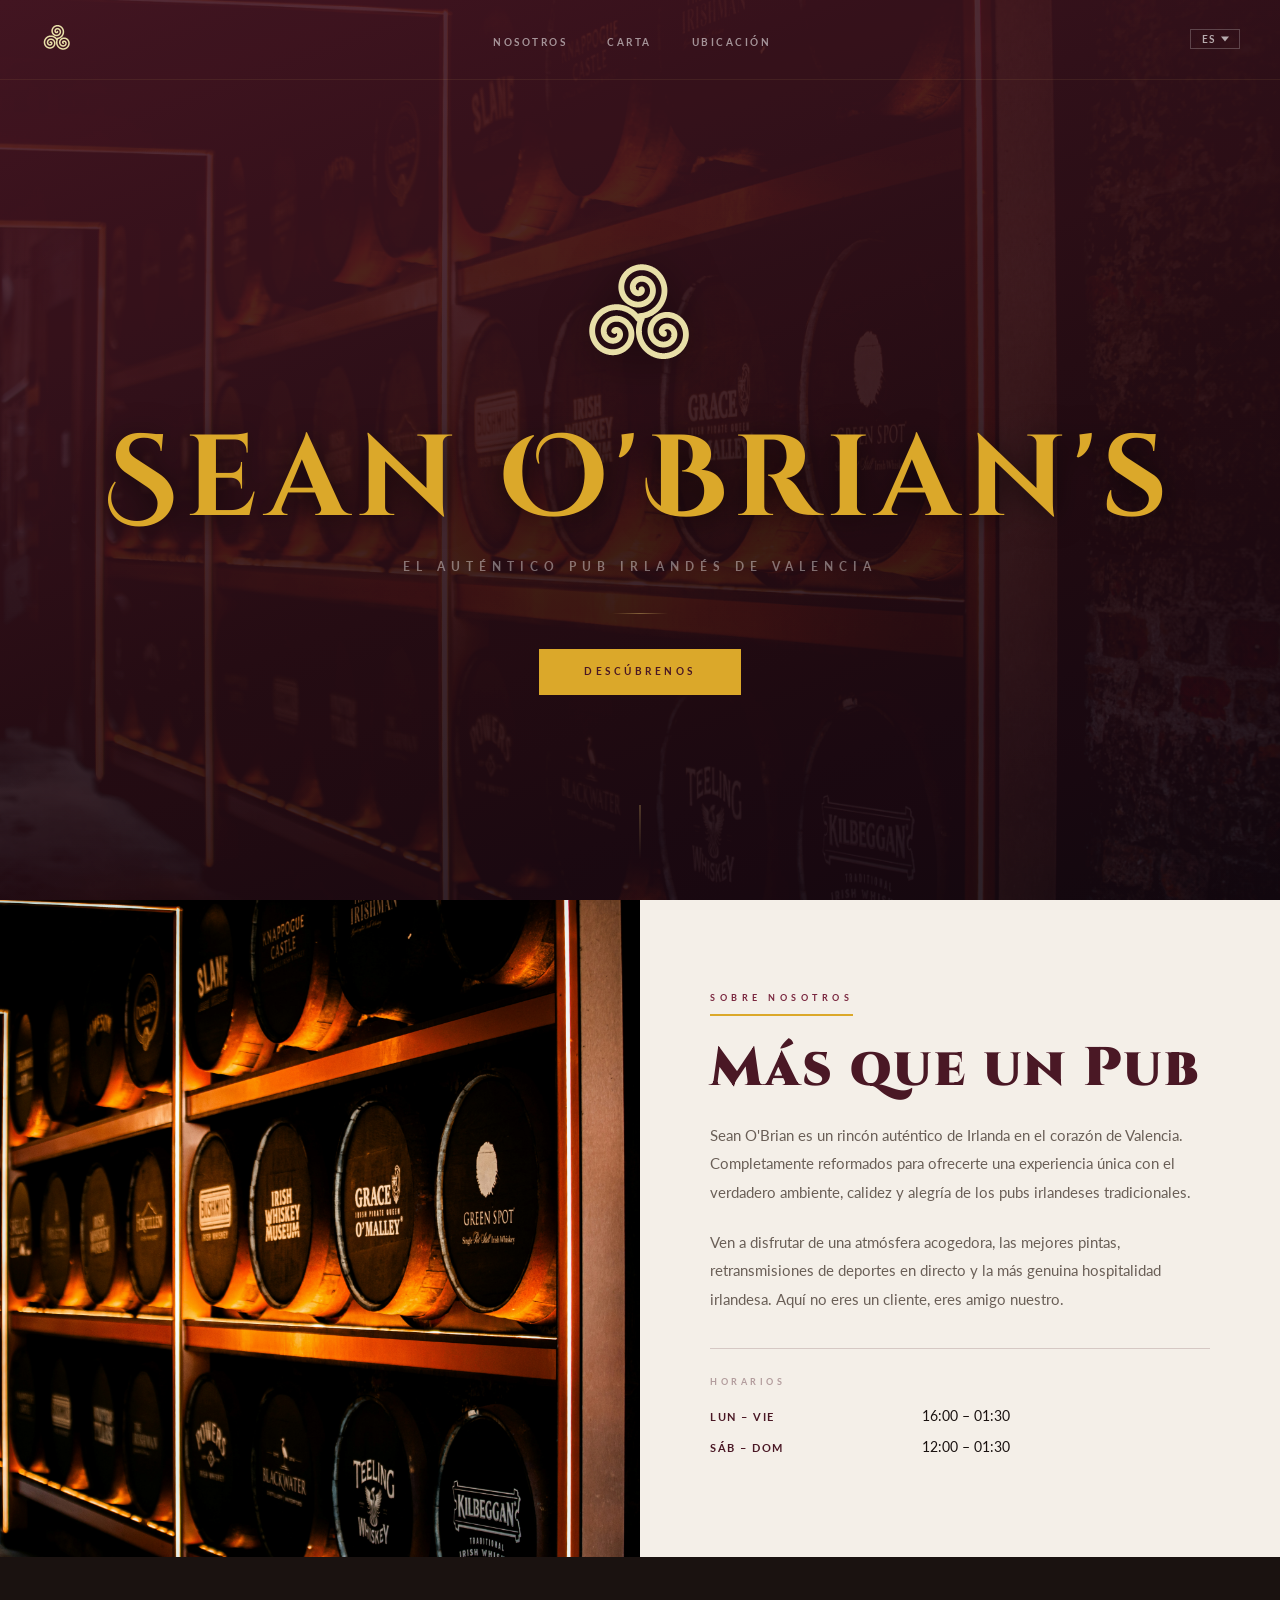
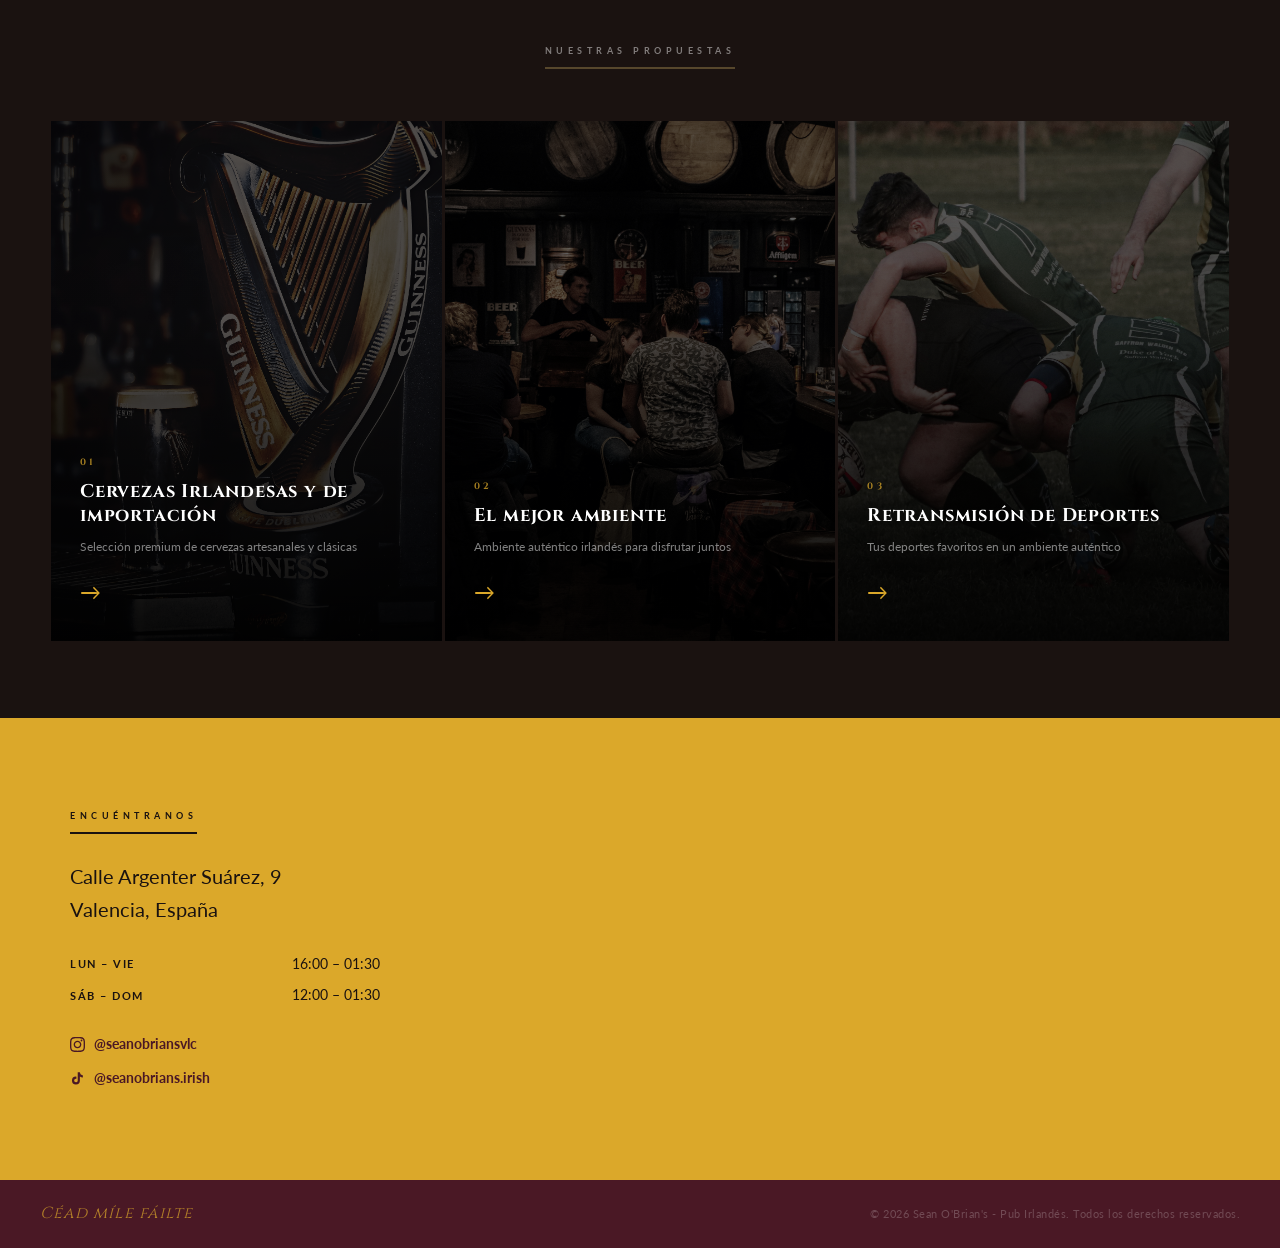
==== index.html @ b6d72922 "Rediseno carta drinks.html responsive con mejoras visuales Co-Authored-By: Claude Sonnet 4.6 <norepl" ====
<!DOCTYPE html>
<html lang="es">
<head>
    <meta charset="UTF-8">
    <meta name="viewport" content="width=device-width, initial-scale=1.0">
    <title>Sean O'Brian's - Pub Irlandés en Valencia</title>
    <meta name="description" content="Pub irlandés en Valencia ▸ Sean O'Brian's Irish Pub. Cervezas de importación, deportes en directo y auténtico ambiente irlandés en el corazón de la ciudad.">
    <link rel="canonical" href="https://seanobrians.com/">
    <link rel="alternate" hreflang="es" href="https://seanobrians.com/">
    <link rel="alternate" hreflang="en" href="https://seanobrians.com/en/">
    <link rel="alternate" hreflang="x-default" href="https://seanobrians.com/">
    <meta property="og:title" content="Sean O'Brian's - El Pub Irlandés de Valencia">
    <meta property="og:description" content="El auténtico Irish Pub de Valencia. Cervezas irlandesas, deportes en directo y el mejor ambiente.">
    <meta property="og:type" content="website">
    <meta property="og:url" content="https://seanobrians.com">
    <meta property="og:image" content="https://seanobrians.com/guinness.jpg">
    <meta property="og:locale" content="es_ES">
    <meta property="og:site_name" content="Sean O'Brian's Irish Pub Valencia">
    <meta name="twitter:card" content="summary_large_image">
    <meta name="twitter:title" content="Sean O'Brian's - El Pub Irlandés de Valencia">
    <meta name="twitter:description" content="El auténtico Irish Pub de Valencia. Cervezas irlandesas, deportes en directo y el mejor ambiente.">
    <meta name="twitter:image" content="https://seanobrians.com/guinness.jpg">
    <link rel="preconnect" href="https://fonts.googleapis.com">
    <link rel="preconnect" href="https://fonts.gstatic.com" crossorigin>
    <link rel="stylesheet" href="https://fonts.googleapis.com/css2?family=Cinzel:wght@400;600;700;900&family=Cinzel+Decorative:wght@700&family=Lato:wght@300;400;600;700&display=swap" media="print" onload="this.media='all'">
    <noscript><link rel="stylesheet" href="https://fonts.googleapis.com/css2?family=Cinzel:wght@400;600;700;900&family=Cinzel+Decorative:wght@700&family=Lato:wght@300;400;600;700&display=swap"></noscript>
    <link rel="stylesheet" href="styles.css">
    <link rel="icon" href="logoTransparente.svg">
</head>
<body>


<!-- ════════════════════════════════════
     SECCIÓN 1 — HERO (fondo vino oscuro)
     ════════════════════════════════════ -->
<header class="home-hero">

    <!-- Barra de navegación -->
    <nav class="home-nav">
        <a href="/" class="home-nav-logo">
            <img src="logoTransparente.svg" alt="Sean O'Brian's">
        </a>
        <ul class="home-nav-links">
            <li><a href="#nosotros" data-i18n="nav.about">Nosotros</a></li>
            <li><a href="drinks.html" data-i18n="nav.drinks">Carta</a></li>
            <li><a href="#ubicacion" data-i18n="nav.location">Ubicación</a></li>
        </ul>
        <div class="lang-switcher">
            <button id="langToggle">
                <span id="langCurrent">ES</span>
                <svg viewBox="0 0 10 6"><path d="M0 0l5 6 5-6z"/></svg>
            </button>
            <ul class="lang-dropdown">
                <li><button data-lang="es">Español</button></li>
                <li><button data-lang="en">English</button></li>
            </ul>
        </div>
    </nav>

    <!-- Contenido central del hero -->
    <div class="home-hero-content">
        <img src="logoTransparente.svg" alt="Sean O'Brian's" class="hero-logo-big">
        <h1 class="hero-name">Sean O'Brian's</h1>
        <p class="hero-sub" data-i18n="hero.subtitle">El auténtico pub irlandés de Valencia</p>
        <div class="hero-divider"></div>
        <a href="#nosotros" class="hero-cta" data-i18n="hero.cta">Descúbrenos</a>
    </div>

    <!-- Indicador de scroll -->
    <a href="#nosotros" class="hero-scroll" aria-label="Scroll">
        <span class="hero-scroll-line"></span>
    </a>

</header>


<!-- ════════════════════════════════════
     SECCIÓN 2 — NOSOTROS (fondo crema)
     ════════════════════════════════════ -->
<section id="nosotros" class="about-band">

    <div class="about-image">
        <img src="hero-bg.jpg" alt="Interior Sean O'Brian's Irish Pub Valencia" fetchpriority="high">
    </div>

    <div class="about-text">
        <span class="band-eyebrow" data-i18n="about.label">Sobre Nosotros</span>
        <h2 class="band-title" data-i18n="about.subtitle">Más que un Pub</h2>
        <p data-i18n="about.p1">Sean O'Brian es un rincón auténtico de Irlanda en el corazón de Valencia. Completamente reformados para ofrecerte una experiencia única con el verdadero ambiente, calidez y alegría de los pubs irlandeses tradicionales.</p>
        <p data-i18n="about.p2">Ven a disfrutar de una atmósfera acogedora, las mejores pintas, retransmisiones de deportes en directo y la más genuina hospitalidad irlandesa. Aquí no eres un cliente, eres amigo nuestro.</p>

        <div class="about-hours">
            <span class="about-hours-label" data-i18n="footer.hours">Horarios</span>
            <div class="about-hour-row">
                <span data-i18n="footer.weekdays">Lun – Vie</span>
                <span>16:00 – 01:30</span>
            </div>
            <div class="about-hour-row">
                <span data-i18n="footer.weekend">Sáb – Dom</span>
                <span>12:00 – 01:30</span>
            </div>
        </div>
    </div>

</section>


<!-- ════════════════════════════════════
     SECCIÓN 3 — PROPUESTAS (fondo oscuro)
     ════════════════════════════════════ -->
<section class="offers-band">

    <div class="offers-header">
        <span class="band-eyebrow light" data-i18n="menu.label">Nuestras Propuestas</span>
    </div>

    <div class="offers-grid">

        <a href="drinks.html" class="offer-card">
            <div class="offer-img">
                <img src="guinness.jpg" alt="Cervezas y bebidas" loading="lazy">
            </div>
            <div class="offer-body">
                <span class="offer-num">01</span>
                <h3 data-i18n="feature1.title">Cervezas Irlandesas y de importación</h3>
                <p data-i18n="feature1.desc">Selección premium de cervezas artesanales y clásicas</p>
                <span class="offer-arrow">→</span>
            </div>
        </a>

        <a href="atmosphere.html" class="offer-card">
            <div class="offer-img">
                <img src="atmosphere.jpg" alt="Ambiente del pub" loading="lazy">
            </div>
            <div class="offer-body">
                <span class="offer-num">02</span>
                <h3 data-i18n="feature2.title">El mejor ambiente</h3>
                <p data-i18n="feature2.desc">Ambiente auténtico irlandés para disfrutar juntos</p>
                <span class="offer-arrow">→</span>
            </div>
        </a>

        <a href="sports.html" class="offer-card">
            <div class="offer-img">
                <img src="sports.jpg" alt="Deportes en directo" loading="lazy">
            </div>
            <div class="offer-body">
                <span class="offer-num">03</span>
                <h3 data-i18n="feature3.title">Retransmisión de Deportes</h3>
                <p data-i18n="feature3.desc">Tus deportes favoritos en un ambiente auténtico</p>
                <span class="offer-arrow">→</span>
            </div>
        </a>

    </div>

</section>


<!-- ════════════════════════════════════
     SECCIÓN 4 — ENCUÉNTRANOS (fondo dorado)
     ════════════════════════════════════ -->
<section id="ubicacion" class="find-band">

    <div class="find-content">

        <div class="find-info">
            <span class="band-eyebrow dark" data-i18n="location.title">Encuéntranos</span>
            <address class="find-address">
                Calle Argenter Suárez, 9<br>Valencia, España
            </address>

            <div class="find-hours">
                <div class="find-hour-row">
                    <span data-i18n="footer.weekdays">Lun – Vie</span>
                    <span>16:00 – 01:30</span>
                </div>
                <div class="find-hour-row">
                    <span data-i18n="footer.weekend">Sáb – Dom</span>
                    <span>12:00 – 01:30</span>
                </div>
            </div>

            <div class="find-social">
                <a href="https://www.instagram.com/seanobriansvlc" target="_blank" class="find-social-link">
                    <svg viewBox="0 0 24 24"><path d="M12 2.163c3.204 0 3.584.012 4.85.07 3.252.148 4.771 1.691 4.919 4.919.058 1.265.069 1.645.069 4.849 0 3.205-.012 3.584-.069 4.849-.149 3.225-1.664 4.771-4.919 4.919-1.266.058-1.644.07-4.85.07-3.204 0-3.584-.012-4.849-.07-3.26-.149-4.771-1.699-4.919-4.92-.058-1.265-.07-1.644-.07-4.849 0-3.204.013-3.583.07-4.849.149-3.227 1.664-4.771 4.919-4.919 1.266-.057 1.645-.069 4.849-.069zm0-2.163c-3.259 0-3.667.014-4.947.072-4.358.2-6.78 2.618-6.98 6.98-.059 1.281-.073 1.689-.073 4.948 0 3.259.014 3.668.072 4.948.2 4.358 2.618 6.78 6.98 6.98 1.281.058 1.689.072 4.948.072 3.259 0 3.668-.014 4.948-.072 4.354-.2 6.782-2.618 6.979-6.98.059-1.28.073-1.689.073-4.948 0-3.259-.014-3.667-.072-4.947-.196-4.354-2.617-6.78-6.979-6.98-1.281-.059-1.69-.073-4.949-.073zm0 5.838c-3.403 0-6.162 2.759-6.162 6.162s2.759 6.163 6.162 6.163 6.162-2.759 6.162-6.163c0-3.403-2.759-6.162-6.162-6.162zm0 10.162c-2.209 0-4-1.79-4-4 0-2.209 1.791-4 4-4s4 1.791 4 4c0 2.21-1.791 4-4 4zm6.406-11.845c-.796 0-1.441.645-1.441 1.44s.645 1.44 1.441 1.44c.795 0 1.439-.645 1.439-1.44s-.644-1.44-1.439-1.44z"/></svg>
                    @seanobriansvlc
                </a>
                <a href="https://www.tiktok.com/@seanobrians.irish" target="_blank" class="find-social-link">
                    <svg viewBox="0 0 24 24"><path d="M19.59 6.69a4.83 4.83 0 0 1-3.77-4.25V2h-3.45v13.67a2.89 2.89 0 0 1-2.88 2.5 2.89 2.89 0 0 1-2.89-2.89 2.89 2.89 0 0 1 2.89-2.89c.28 0 .54.04.79.1V9.01a6.33 6.33 0 0 0-.79-.05 6.34 6.34 0 0 0-6.34 6.34 6.34 6.34 0 0 0 6.34 6.34 6.34 6.34 0 0 0 6.33-6.34V8.69a8.18 8.18 0 0 0 4.78 1.52V6.77a4.85 4.85 0 0 1-1.01-.08z"/></svg>
                    @seanobrians.irish
                </a>
            </div>
        </div>

        <div class="find-map">
            <iframe src="https://maps.google.com/maps?q=Calle+Argenter+Su%C3%A1rez+9%2C+Valencia%2C+Espa%C3%B1a&t=&z=17&ie=UTF8&iwloc=&output=embed"
                    allowfullscreen="" loading="lazy" referrerpolicy="no-referrer-when-downgrade">
            </iframe>
        </div>

    </div>

</section>


<!-- ════════════════════════════════════
     PIE DE PÁGINA (fondo vino)
     ════════════════════════════════════ -->
<footer class="site-footer">
    <div class="footer-strip">
        <span class="footer-blessing" data-i18n="footer.blessing">Céad míle fáilte</span>
        <span class="footer-copy" data-i18n="footer.rights">&copy; 2026 Sean O'Brian's. Todos los derechos reservados.</span>
    </div>
</footer>


<script src="translations.js"></script>
<script type="application/ld+json">
{
  "@context": "https://schema.org",
  "@type": "BarOrPub",
  "name": "Sean O'Brian's",
  "alternateName": ["Sean O'Brians Irish Pub", "Pub Irlandés Valencia", "Irish Pub Valencia"],
  "description": "Auténtico pub irlandés en el corazón de Valencia. Cervezas irlandesas de importación, retransmisión de deportes en directo y el mejor ambiente Irish de la ciudad.",
  "url": "https://seanobrians.com",
  "servesCuisine": ["Irish","Pub"],
  "priceRange": "€",
  "address": {
    "@type": "PostalAddress",
    "streetAddress": "Calle Argenter Suárez, 9",
    "addressLocality": "Valencia",
    "addressRegion": "Comunidad Valenciana",
    "postalCode": "46003",
    "addressCountry": "ES"
  },
  "geo": { "@type": "GeoCoordinates", "latitude": 39.4699, "longitude": -0.3763 },
  "openingHoursSpecification": [
    { "@type": "OpeningHoursSpecification", "dayOfWeek": ["Monday","Tuesday","Wednesday","Thursday","Friday"], "opens": "16:00", "closes": "01:30" },
    { "@type": "OpeningHoursSpecification", "dayOfWeek": ["Saturday","Sunday"], "opens": "12:00", "closes": "01:30" }
  ],
  "sameAs": ["https://www.instagram.com/seanobriansvlc","https://www.tiktok.com/@seanobrians.irish"],
  "hasMap": "https://maps.google.com/maps?q=Calle+Argenter+Su%C3%A1rez+9%2C+Valencia%2C+Espa%C3%B1a"
}
</script>
</body>
</html>
---- styles.css ----
/* ─── VARIABLES ─────────────────────────────────────────── */
:root {
    --fd:   'Trajan', 'Cinzel', serif;
    --flog: 'Trajan', 'Cinzel Decorative', serif;
    --fb:   'Lato', 'Segoe UI', sans-serif;

    --wine:  #4a1825;
    --wine2: #7a2840;
    --wine3: #963350;
    --gold:  #c9a961;
    --gold2: #dba82a;
    --white: #ffffff;
    --cream: #f4efe8;
    --paper: #faf7f3;
    --ink:   #1a1210;
    --muted: #6a5f57;
    --rule:  rgba(74, 24, 37, 0.18);

    --ease: all 0.25s ease;
}

/* ─── RESET ─────────────────────────────────────────────── */
*, *::before, *::after { margin: 0; padding: 0; box-sizing: border-box; }
html { scroll-behavior: smooth; }

body {
    font-family: var(--fb);
    background: var(--ink);
    color: var(--ink);
    font-size: 16px;
    line-height: 1.7;
}


/* ════════════════════════════════════════════════
   LANGUAGE SWITCHER (compartido entre páginas)
   ════════════════════════════════════════════════ */

.lang-switcher { position: relative; }

#langToggle {
    background: transparent;
    border: 1px solid rgba(255,255,255,0.22);
    color: rgba(255,255,255,0.65);
    padding: 0.22rem 0.65rem;
    cursor: pointer;
    font-family: var(--fb);
    font-size: 0.6rem;
    font-weight: 700;
    letter-spacing: 1.5px;
    display: flex;
    align-items: center;
    gap: 0.3rem;
    transition: var(--ease);
}
#langToggle:hover { border-color: rgba(255,255,255,0.5); background: rgba(255,255,255,0.07); }
#langToggle svg { width: 8px; height: 8px; fill: currentColor; transition: transform 0.2s; }
.lang-switcher.open #langToggle svg { transform: rotate(180deg); }

.lang-dropdown {
    position: absolute;
    top: calc(100% + 6px);
    right: 0;
    background: #2d0f18;
    border: 1px solid rgba(201,169,97,0.2);
    list-style: none;
    min-width: 110px;
    opacity: 0;
    visibility: hidden;
    transform: translateY(-6px);
    transition: all 0.18s ease;
    z-index: 300;
    box-shadow: 0 8px 24px rgba(0,0,0,0.4);
}
.lang-switcher.open .lang-dropdown { opacity: 1; visibility: visible; transform: translateY(0); }

.lang-dropdown button {
    width: 100%;
    background: transparent;
    border: none;
    color: rgba(255,255,255,0.65);
    padding: 0.55rem 1rem;
    text-align: left;
    cursor: pointer;
    font-family: var(--fb);
    font-size: 0.78rem;
    transition: var(--ease);
}
.lang-dropdown button:hover,
.lang-dropdown button.active { background: rgba(255,255,255,0.07); color: var(--gold2); }


/* ════════════════════════════════════════════════
   SECCIÓN 1: HERO (fondo vino oscuro)
   ════════════════════════════════════════════════ */

.home-hero {
    position: relative;
    min-height: 100vh;
    background: linear-gradient(160deg, var(--wine) 0%, #2a0e16 55%, #140810 100%);
    display: flex;
    flex-direction: column;
    overflow: hidden;
}

/* Foto de fondo sutil */
.home-hero::before {
    content: '';
    position: absolute;
    inset: 0;
    background: url('hero-bg.jpg') center / cover no-repeat;
    opacity: 0.1;
    z-index: 0;
}

/* Nav superior */
.home-nav {
    position: relative;
    z-index: 10;
    display: flex;
    align-items: center;
    justify-content: space-between;
    padding: 1.4rem 2.5rem;
    border-bottom: 1px solid rgba(201,169,97,0.1);
}

.home-nav-logo img {
    height: 34px;
    width: auto;
    display: block;
    transition: opacity 0.2s;
}
.home-nav-logo:hover img { opacity: 0.6; }

.home-nav-links {
    display: flex;
    list-style: none;
    gap: 2.5rem;
}
.home-nav-links a {
    font-family: var(--fb);
    font-size: 0.62rem;
    font-weight: 700;
    letter-spacing: 2.5px;
    text-transform: uppercase;
    color: rgba(255,255,255,0.55);
    text-decoration: none;
    transition: color 0.2s;
}
.home-nav-links a:hover { color: var(--gold2); }

/* Contenido central */
.home-hero-content {
    position: relative;
    z-index: 5;
    flex: 1;
    display: flex;
    flex-direction: column;
    align-items: center;
    justify-content: center;
    text-align: center;
    padding: 3rem 2rem 5rem;
    animation: heroIn 1s ease-out both;
}

@keyframes heroIn {
    from { opacity: 0; transform: translateY(28px); }
    to   { opacity: 1; transform: translateY(0); }
}

.hero-logo-big {
    height: clamp(70px, 12vw, 130px);
    width: auto;
    margin-bottom: 2.5rem;
    filter: drop-shadow(0 6px 24px rgba(0,0,0,0.6));
    animation: heroIn 1s 0.1s ease-out both;
}

.hero-name {
    font-family: var(--flog);
    font-size: clamp(2.8rem, 9vw, 8.5rem);
    font-weight: 700;
    color: var(--gold2);
    letter-spacing: 8px;
    line-height: 1;
    text-shadow: 0 4px 30px rgba(0,0,0,0.6);
    animation: heroIn 1s 0.25s ease-out both;
}

.hero-sub {
    font-family: var(--fb);
    font-size: clamp(0.6rem, 1.4vw, 0.75rem);
    font-weight: 700;
    letter-spacing: 6px;
    text-transform: uppercase;
    color: rgba(255,255,255,0.4);
    margin-top: 1.2rem;
    animation: heroIn 1s 0.4s ease-out both;
}

.hero-divider {
    width: 56px;
    height: 1px;
    background: linear-gradient(to right, transparent, rgba(201,169,97,0.5), transparent);
    margin: 2.2rem auto;
    animation: heroIn 1s 0.55s ease-out both;
}

.hero-cta {
    display: inline-block;
    font-family: var(--fb);
    font-size: 0.65rem;
    font-weight: 700;
    letter-spacing: 3.5px;
    text-transform: uppercase;
    color: var(--wine);
    background: var(--gold2);
    text-decoration: none;
    padding: 0.9rem 2.8rem;
    transition: background 0.25s, transform 0.25s, box-shadow 0.25s;
    animation: heroIn 1s 0.7s ease-out both;
}
.hero-cta:hover {
    background: var(--gold);
    transform: translateY(-4px);
    box-shadow: 0 12px 30px rgba(219,168,42,0.25);
}

/* Indicador de scroll */
.hero-scroll {
    position: absolute;
    bottom: 2.5rem;
    left: 50%;
    transform: translateX(-50%);
    z-index: 5;
    display: block;
    text-decoration: none;
}
.hero-scroll-line {
    display: block;
    width: 1px;
    height: 55px;
    background: linear-gradient(to bottom, rgba(201,169,97,0.6), transparent);
    margin: 0 auto;
    animation: scrollPulse 2.2s ease-in-out infinite;
}
@keyframes scrollPulse {
    0%, 100% { opacity: 0.35; transform: scaleY(0.8); transform-origin: top; }
    50%       { opacity: 1;    transform: scaleY(1.1); transform-origin: top; }
}


/* ════════════════════════════════════════════════
   SECCIÓN 2: NOSOTROS (fondo crema, split 50/50)
   ════════════════════════════════════════════════ */

.about-band {
    display: grid;
    grid-template-columns: 1fr 1fr;
    min-height: 640px;
    background: var(--cream);
}

.about-image {
    overflow: hidden;
    position: relative;
}
.about-image img {
    width: 100%;
    height: 100%;
    object-fit: cover;
    display: block;
    transition: transform 0.8s ease;
}
.about-image:hover img { transform: scale(1.05); }

.about-text {
    padding: clamp(3.5rem, 7vw, 7rem) clamp(2.5rem, 5.5vw, 6rem);
    display: flex;
    flex-direction: column;
    justify-content: center;
    gap: 1.4rem;
    background: var(--cream);
}

/* Eyebrow compartido */
.band-eyebrow {
    display: inline-block;
    font-family: var(--fb);
    font-size: 0.56rem;
    font-weight: 700;
    letter-spacing: 4.5px;
    text-transform: uppercase;
    color: var(--wine2);
    padding-bottom: 0.6rem;
    border-bottom: 2px solid var(--gold2);
    width: fit-content;
}
.band-eyebrow.light { color: rgba(255,255,255,0.45); border-color: rgba(201,169,97,0.35); }
.band-eyebrow.dark  { color: var(--ink); border-color: var(--ink); }

.band-title {
    font-family: var(--fd);
    font-size: clamp(1.9rem, 4.5vw, 3.4rem);
    font-weight: 900;
    color: var(--wine);
    letter-spacing: 2px;
    line-height: 1.1;
}

.about-text p {
    font-size: 0.93rem;
    color: var(--muted);
    line-height: 1.9;
    max-width: 500px;
}

.about-hours {
    margin-top: 0.8rem;
    padding-top: 1.6rem;
    border-top: 1px solid var(--rule);
}
.about-hours-label {
    display: block;
    font-family: var(--fb);
    font-size: 0.54rem;
    font-weight: 700;
    letter-spacing: 3.5px;
    text-transform: uppercase;
    color: rgba(74,24,37,0.38);
    margin-bottom: 0.9rem;
}
.about-hour-row {
    display: flex;
    justify-content: space-between;
    align-items: center;
    font-size: 0.9rem;
    margin-bottom: 0.45rem;
    color: var(--ink);
    max-width: 300px;
}
.about-hour-row span:first-child {
    font-weight: 700;
    font-size: 0.7rem;
    letter-spacing: 1.5px;
    text-transform: uppercase;
    color: var(--wine);
}


/* ════════════════════════════════════════════════
   SECCIÓN 3: PROPUESTAS (fondo oscuro, 3 tarjetas)
   ════════════════════════════════════════════════ */

.offers-band {
    background: var(--ink);
    padding: clamp(3rem, 6vw, 6rem) clamp(1.5rem, 4vw, 4rem);
}

.offers-header {
    text-align: center;
    margin-bottom: clamp(2rem, 4vw, 4rem);
}

.offers-grid {
    display: grid;
    grid-template-columns: repeat(3, 1fr);
    gap: 3px;
    max-width: 1280px;
    margin: 0 auto;
}

.offer-card {
    position: relative;
    display: block;
    text-decoration: none;
    overflow: hidden;
    aspect-ratio: 3 / 4;
    background: #0d0608;
}

.offer-img {
    position: absolute;
    inset: 0;
}
.offer-img img {
    width: 100%;
    height: 100%;
    object-fit: cover;
    display: block;
    transition: transform 0.7s ease, filter 0.45s;
    filter: brightness(0.4) saturate(0.65);
}
.offer-card:hover .offer-img img {
    transform: scale(1.1);
    filter: brightness(0.6) saturate(1);
}

.offer-body {
    position: absolute;
    inset: 0;
    display: flex;
    flex-direction: column;
    justify-content: flex-end;
    padding: 2rem 1.8rem;
    background: linear-gradient(to top, rgba(0,0,0,0.88) 0%, rgba(0,0,0,0.08) 65%, transparent 100%);
}

.offer-num {
    display: block;
    font-family: var(--fd);
    font-size: 0.58rem;
    font-weight: 700;
    letter-spacing: 3.5px;
    color: var(--gold2);
    margin-bottom: 0.6rem;
    opacity: 0.75;
}

.offer-body h3 {
    font-family: var(--fd);
    font-size: clamp(0.88rem, 1.6vw, 1.15rem);
    font-weight: 700;
    color: var(--white);
    letter-spacing: 0.8px;
    line-height: 1.3;
    margin-bottom: 0.55rem;
}

.offer-body p {
    font-size: 0.76rem;
    color: rgba(255,255,255,0.5);
    line-height: 1.6;
    margin-bottom: 1.1rem;
}

.offer-arrow {
    display: inline-block;
    font-size: 1.3rem;
    color: var(--gold2);
    transition: transform 0.25s;
}
.offer-card:hover .offer-arrow { transform: translateX(8px); }


/* ════════════════════════════════════════════════
   SECCIÓN 4: ENCUÉNTRANOS (fondo dorado)
   ════════════════════════════════════════════════ */

.find-band {
    background: var(--gold2);
}

.find-content {
    display: grid;
    grid-template-columns: 1fr 1fr;
    min-height: 460px;
}

.find-info {
    padding: clamp(3.5rem, 7vw, 7rem) clamp(2.5rem, 5.5vw, 6rem);
    display: flex;
    flex-direction: column;
    justify-content: center;
    gap: 1.6rem;
    background: var(--gold2);
}

.find-address {
    font-style: normal;
    font-size: 1.25rem;
    color: var(--ink);
    line-height: 1.65;
    font-weight: 400;
}

.find-hours {
    display: flex;
    flex-direction: column;
    gap: 0.45rem;
}

.find-hour-row {
    display: flex;
    justify-content: space-between;
    align-items: center;
    font-size: 0.9rem;
    color: var(--ink);
    max-width: 310px;
}
.find-hour-row span:first-child {
    font-weight: 700;
    font-size: 0.7rem;
    letter-spacing: 1.5px;
    text-transform: uppercase;
}

.find-social {
    display: flex;
    flex-direction: column;
    gap: 0.65rem;
}

.find-social-link {
    display: flex;
    align-items: center;
    gap: 0.55rem;
    text-decoration: none;
    color: var(--wine);
    font-size: 0.85rem;
    font-weight: 700;
    transition: opacity 0.2s;
}
.find-social-link:hover { opacity: 0.6; }
.find-social-link svg { width: 15px; height: 15px; fill: currentColor; flex-shrink: 0; }

.find-map {
    overflow: hidden;
    min-height: 380px;
}
.find-map iframe {
    width: 100%;
    height: 100%;
    min-height: 380px;
    display: block;
    border: 0;
    filter: sepia(0.15) saturate(0.85);
}


/* ════════════════════════════════════════════════
   PIE DE PÁGINA (fondo vino)
   ════════════════════════════════════════════════ */

.site-footer {
    background: var(--wine);
}

.footer-map {
    width: 100%;
    height: 280px;
    display: block;
    border-bottom: 1px solid rgba(255,255,255,0.07);
}
.footer-map iframe { width: 100%; height: 100%; display: block; border: 0; }

.footer-strip {
    display: flex;
    justify-content: space-between;
    align-items: center;
    padding: 1.3rem 2.5rem;
    flex-wrap: wrap;
    gap: 0.5rem;
}

.footer-blessing {
    font-family: var(--fd);
    font-size: 1rem;
    font-weight: 400;
    font-style: italic;
    color: var(--gold2);
    opacity: 0.72;
    letter-spacing: 1px;
}

.footer-copy {
    font-size: 0.67rem;
    color: rgba(255,255,255,0.22);
    letter-spacing: 0.5px;
    text-align: right;
}


/* ════════════════════════════════════════════════
   OTRAS PÁGINAS — navbar clásica (drinks, sports…)
   ════════════════════════════════════════════════ */

.navbar {
    background: var(--wine);
    position: sticky;
    top: 0;
    z-index: 200;
    border-bottom: 1px solid rgba(201,169,97,0.15);
}

.nav-container {
    max-width: 1140px;
    margin: 0 auto;
    padding: 0 2rem;
    height: 64px;
    display: flex;
    align-items: center;
    justify-content: space-between;
    gap: 2rem;
}

.logo a { display: flex; align-items: center; gap: 0.75rem; text-decoration: none; transition: opacity 0.2s; }
.logo a:hover { opacity: 0.75; }
.logo-shamrock { height: 36px; width: auto; }
.logo-text { display: flex; flex-direction: column; line-height: 1.2; }
.logo-name, .logo h1 { font-family: var(--flog); font-size: 1rem; font-weight: 700; letter-spacing: 1px; color: var(--gold2); }
.logo-sub { font-family: var(--fb); font-size: 0.52rem; font-weight: 700; letter-spacing: 3px; text-transform: uppercase; color: rgba(219,168,42,0.45); }

.nav-links { display: flex; list-style: none; gap: 2rem; }
.nav-links a { font-family: var(--fb); font-size: 0.72rem; font-weight: 700; letter-spacing: 2px; text-transform: uppercase; color: rgba(255,255,255,0.6); text-decoration: none; transition: color 0.2s; }
.nav-links a:hover { color: var(--gold2); }

/* Dropdown de idioma en navbar otras páginas */
.navbar .lang-dropdown { background: var(--paper); border-color: var(--rule); }
.navbar .lang-dropdown button { color: var(--muted); }
.navbar .lang-dropdown button:hover,
.navbar .lang-dropdown button.active { background: var(--cream); color: var(--wine); }
.navbar #langToggle { color: rgba(255,255,255,0.6); border-color: rgba(255,255,255,0.2); }
.navbar #langToggle:hover { background: rgba(255,255,255,0.07); border-color: rgba(255,255,255,0.4); }


/* Coming Soon */
.coming-soon { min-height: 100vh; display: flex; align-items: center; justify-content: center; background: linear-gradient(135deg, var(--wine) 0%, var(--wine2) 100%); padding: 40px 20px; }
.coming-soon-content { max-width: 700px; width: 100%; text-align: center; background: var(--white); padding: 4rem 3rem; box-shadow: 0 12px 40px rgba(0,0,0,0.3); animation: slideUp 0.6s ease-out; }
@keyframes slideUp { from { opacity:0; transform:translateY(30px); } to { opacity:1; transform:translateY(0); } }
.coming-soon-content h1 { font-family: var(--fd); font-size: 2.4rem; color: var(--wine); margin-bottom: 1rem; font-weight: 900; letter-spacing: 3px; }
.coming-soon-content > p { font-size: 1rem; color: var(--muted); margin-bottom: 2.5rem; line-height: 1.7; }
.coming-soon-features { display: grid; grid-template-columns: repeat(3, 1fr); gap: 1.5rem; margin: 3rem 0; }
.feature-item { background: var(--cream); padding: 1.5rem; border-top: 3px solid var(--gold2); transition: var(--ease); }
.feature-item:hover { transform: translateY(-5px); box-shadow: 0 4px 16px rgba(0,0,0,0.1); }
.feature-item h3 { font-family: var(--fd); font-size: 0.9rem; color: var(--wine); margin-bottom: 0.5rem; font-weight: 700; }
.feature-item p { font-size: 0.8rem; color: var(--muted); }
.coming-soon-message { background: rgba(74,24,37,0.05); padding: 2.5rem; margin: 2rem 0; border-top: 3px solid var(--gold2); }
.coming-soon-message h2 { font-family: var(--fd); font-size: 1.5rem; color: var(--wine); margin-bottom: 1rem; font-weight: 700; }
.coming-soon-message p { color: var(--muted); line-height: 1.7; margin-bottom: 0.8rem; }
.opening-text { color: var(--gold2); font-weight: 700; font-size: 1rem !important; }
.back-button { display: inline-block; background: var(--wine); color: var(--white); text-decoration: none; padding: 0.9rem 2.2rem; font-weight: 600; text-transform: uppercase; letter-spacing: 0.5px; transition: var(--ease); margin-top: 1.5rem; font-size: 0.85rem; }
.back-button:hover { background: var(--wine2); transform: translateY(-2px); }

/* Beers */
.beers-page { background: var(--wine); min-height: calc(100vh - 64px); display: flex; align-items: center; justify-content: center; padding: 60px 20px; }
.beers-hero { position: relative; width: 100%; max-width: 900px; overflow: hidden; box-shadow: 0 12px 40px rgba(0,0,0,0.5); }
.beers-hero-img { width: 100%; height: auto; display: block; }

/* Contact */
.contact-page { padding: 100px 20px; background: var(--cream); min-height: calc(100vh - 200px); }
.contact-header { text-align: center; margin-bottom: 4rem; }
.contact-header h1 { font-family: var(--fd); font-size: 2.4rem; color: var(--wine); margin-bottom: 1rem; font-weight: 900; letter-spacing: 3px; }
.contact-header p { font-size: 1rem; color: var(--muted); }
.contact-page-content { display: grid; grid-template-columns: 1fr 1fr; gap: 3rem; max-width: 1000px; margin: 0 auto; }
.contact-page-single { grid-template-columns: 1fr; max-width: 520px; }
.contact-info { background: var(--wine); color: var(--white); padding: 3rem; box-shadow: 0 8px 24px rgba(0,0,0,0.15); }
.contact-info h2 { font-family: var(--fd); font-size: 1.5rem; margin-bottom: 2.5rem; font-weight: 700; color: var(--gold2); }
.contact-list { list-style: none; }
.contact-list li { display: flex; gap: 1.5rem; margin-bottom: 2rem; align-items: flex-start; }
.contact-list li:last-child { margin-bottom: 0; }
.contact-icon { font-size: 1.8rem; flex-shrink: 0; }
.contact-list h3 { font-size: 1rem; margin-bottom: 0.5rem; font-weight: 700; color: var(--gold2); }
.contact-list p { font-size: 0.9rem; color: rgba(255,255,255,0.8); line-height: 1.6; }
.contact-list a { color: var(--gold2); text-decoration: none; transition: var(--ease); }
.contact-list a:hover { text-decoration: underline; color: var(--white); }
.contact-form { display: flex; flex-direction: column; gap: 1.5rem; background: var(--white); padding: 3rem; box-shadow: 0 4px 12px rgba(0,0,0,0.08); }
.form-group { display: flex; flex-direction: column; }
.contact-form input, .contact-form textarea { padding: 0.9rem; border: 1px solid rgba(74,24,37,0.15); font-family: inherit; font-size: 0.95rem; transition: var(--ease); background: var(--white); color: var(--ink); }
.contact-form input::placeholder, .contact-form textarea::placeholder { color: #aaa; }
.contact-form input:focus, .contact-form textarea:focus { outline: none; border-color: var(--gold2); box-shadow: 0 0 0 3px rgba(219,168,42,0.1); }
.submit-btn { background: var(--wine); color: var(--white); border: none; padding: 0.9rem 2rem; font-size: 0.9rem; font-weight: 700; cursor: pointer; transition: var(--ease); text-transform: uppercase; letter-spacing: 0.5px; }
.submit-btn:hover { background: var(--wine2); transform: translateY(-2px); }

/* Legacy */
.cta-button { display: inline-block; text-decoration: none; background: var(--gold2); color: var(--wine); padding: 0.9rem 2.2rem; font-size: 0.85rem; font-weight: 700; cursor: pointer; transition: var(--ease); text-transform: uppercase; letter-spacing: 0.5px; }
.cta-button:hover { background: var(--white); transform: translateY(-2px); }
.footer-col p { font-size: 0.85rem; color: rgba(255,255,255,0.6); margin-bottom: 0.4rem; }
.footer-col a { color: rgba(255,255,255,0.6); text-decoration: none; transition: var(--ease); }
.footer-col a:hover { color: var(--gold2); }
.footer-col-title { font-family: var(--fb); font-size: 0.6rem; font-weight: 700; letter-spacing: 3px; text-transform: uppercase; color: rgba(219,168,42,0.5); margin-bottom: 1.2rem; display: block; }
.footer-info { display: grid; grid-template-columns: repeat(2,1fr); gap: 3rem; margin-bottom: 3rem; padding-bottom: 3rem; border-bottom: 1px solid rgba(201,169,97,0.12); }
.footer-col-map { overflow: hidden; min-height: 220px; }
.footer-col-map iframe { width: 100%; height: 100%; min-height: 220px; display: block; border: 0; }
.footer-instagram { display: flex; align-items: center; gap: 0.5rem; color: var(--gold2); text-decoration: none; font-size: 0.85rem; font-weight: 600; margin-top: 0.75rem; border: 1px solid rgba(201,169,97,0.3); padding: 0.4rem 1rem; border-radius: 20px; transition: var(--ease); width: fit-content; }
.footer-instagram:hover { background: rgba(219,168,42,0.1); }
.footer-instagram svg { width: 14px; height: 14px; fill: currentColor; flex-shrink: 0; }
.instagram-btn { display: inline-flex; align-items: center; gap: 0.5rem; background: var(--gold2); color: var(--wine); text-decoration: none; padding: 0.9rem 2.2rem; font-weight: 700; text-transform: uppercase; letter-spacing: 0.5px; transition: var(--ease); margin-top: 1.5rem; font-size: 0.85rem; }
.instagram-btn:hover { background: var(--white); transform: translateY(-2px); }
.instagram-btn svg { width: 16px; height: 16px; fill: var(--wine); flex-shrink: 0; }
.maps-link { color: rgba(255,255,255,0.6); text-decoration: none; border-bottom: 1px solid rgba(201,169,97,0.3); transition: var(--ease); }
.maps-link:hover { color: var(--gold2); }
.about-header { text-align: center; margin-bottom: 4rem; }
.about-header h2 { font-family: var(--fd); font-size: 2.4rem; color: var(--wine); margin-bottom: 1rem; font-weight: 900; letter-spacing: 3px; }
.header-decoration { width: 50px; height: 2px; background: var(--gold2); margin: 0.8rem auto 0; }
.irish-blessing { font-family: var(--fd); font-size: 1rem; font-weight: 400; font-style: italic; color: var(--gold2); opacity: 0.72; }
.scroll-indicator { position: absolute; bottom: 2.5rem; left: 50%; transform: translateX(-50%); z-index: 2; display: flex; flex-direction: column; align-items: center; text-decoration: none; animation: scrollBounce 2s infinite; }
.scroll-arrow { display: block; width: 20px; height: 20px; border-right: 2px solid rgba(201,169,97,0.8); border-bottom: 2px solid rgba(201,169,97,0.8); transform: rotate(45deg); }
@keyframes scrollBounce { 0%,100% { transform:translateX(-50%) translateY(0); opacity:.7; } 50% { transform:translateX(-50%) translateY(8px); opacity:1; } }
.footer-col { }
.footer-bottom { text-align: center; padding: 1.5rem 0; }
.footer-bottom p { font-size: 0.7rem; color: rgba(255,255,255,0.25); }
.footer-social-link { display: flex; align-items: center; gap: 0.5rem; color: rgba(255,255,255,0.5); text-decoration: none; font-size: 0.8rem; font-weight: 600; margin-bottom: 0.8rem; transition: color 0.25s; }
.footer-social-link:hover { color: var(--gold2); }
.footer-social-link svg { width: 14px; height: 14px; fill: currentColor; flex-shrink: 0; }
.footer-grid { display: grid; grid-template-columns: repeat(3,1fr); gap: 2rem; padding-bottom: 3rem; border-bottom: 1px solid rgba(255,255,255,0.07); }
.fcol { }
.fcol-label { display: block; font-family: var(--fb); font-size: 0.6rem; font-weight: 700; letter-spacing: 3px; text-transform: uppercase; color: rgba(219,168,42,0.5); margin-bottom: 1.2rem; }
.fcol-center { display: flex; flex-direction: column; align-items: center; text-align: center; gap: 1rem; justify-content: center; }
.fcol-right { display: flex; flex-direction: column; align-items: flex-end; }
.footer-logo { height: 55px; width: auto; opacity: 0.8; }
.footer-addr { font-size: 0.8rem; color: rgba(255,255,255,0.3); line-height: 1.8; }
.hours-list { list-style: none; display: flex; flex-direction: column; gap: 1rem; margin-bottom: 2rem; }
.hours-list li { display: flex; flex-direction: column; gap: 2px; }
.hours-day { font-size: 0.67rem; font-weight: 700; letter-spacing: 1.5px; text-transform: uppercase; color: rgba(255,255,255,0.3); }
.hours-time { font-size: 1rem; font-weight: 300; color: rgba(255,255,255,0.82); letter-spacing: 0.3px; }
.footer-bar { padding: 4rem 0 0; }


/* ════════════════════════════════════════════════
   RESPONSIVE
   ════════════════════════════════════════════════ */

@media (max-width: 900px) {
    /* About: apila imagen arriba, texto abajo */
    .about-band {
        grid-template-columns: 1fr;
    }
    .about-image {
        height: 380px;
    }
    .about-image img {
        object-position: center 30%;
    }
    .about-text {
        padding: 3rem 2rem;
    }

    /* Offers: columna única */
    .offers-grid {
        grid-template-columns: 1fr;
        gap: 4px;
    }
    .offer-card {
        aspect-ratio: 16 / 9;
    }

    /* Find us: apila */
    .find-content {
        grid-template-columns: 1fr;
    }
    .find-map {
        min-height: 320px;
    }
    .find-map iframe {
        min-height: 320px;
    }
}

@media (max-width: 640px) {
    /* Hero nav */
    .home-nav { padding: 1.1rem 1.4rem; }
    .home-nav-links { display: none; }

    /* Hero text */
    .hero-name { font-size: 2.2rem; letter-spacing: 4px; }
    .hero-sub  { letter-spacing: 4px; }
    .home-hero-content { padding: 2rem 1.5rem 5rem; }

    /* About */
    .about-image { height: 260px; }
    .about-text { padding: 2.5rem 1.5rem; }
    .about-text p { font-size: 0.88rem; }

    /* Offers */
    .offers-band { padding: 2.5rem 0; }
    .offer-body { padding: 1.5rem 1.4rem; }

    /* Find */
    .find-info { padding: 2.5rem 1.5rem; gap: 1.2rem; }
    .find-address { font-size: 1rem; }

    /* Footer */
    .footer-strip { flex-direction: column; text-align: center; align-items: center; padding: 1.2rem; }
    .footer-copy { text-align: center; }

    /* Legacy */
    .contact-page-content { grid-template-columns: 1fr; }
    .contact-info, .contact-form { padding: 1.5rem; }
    .coming-soon-content { padding: 2rem 1.2rem; }
    .coming-soon-features { grid-template-columns: 1fr; }
    .nav-container { padding: 0 1.2rem; }
    .nav-links { display: none; }
    .logo-sub { display: none; }
}
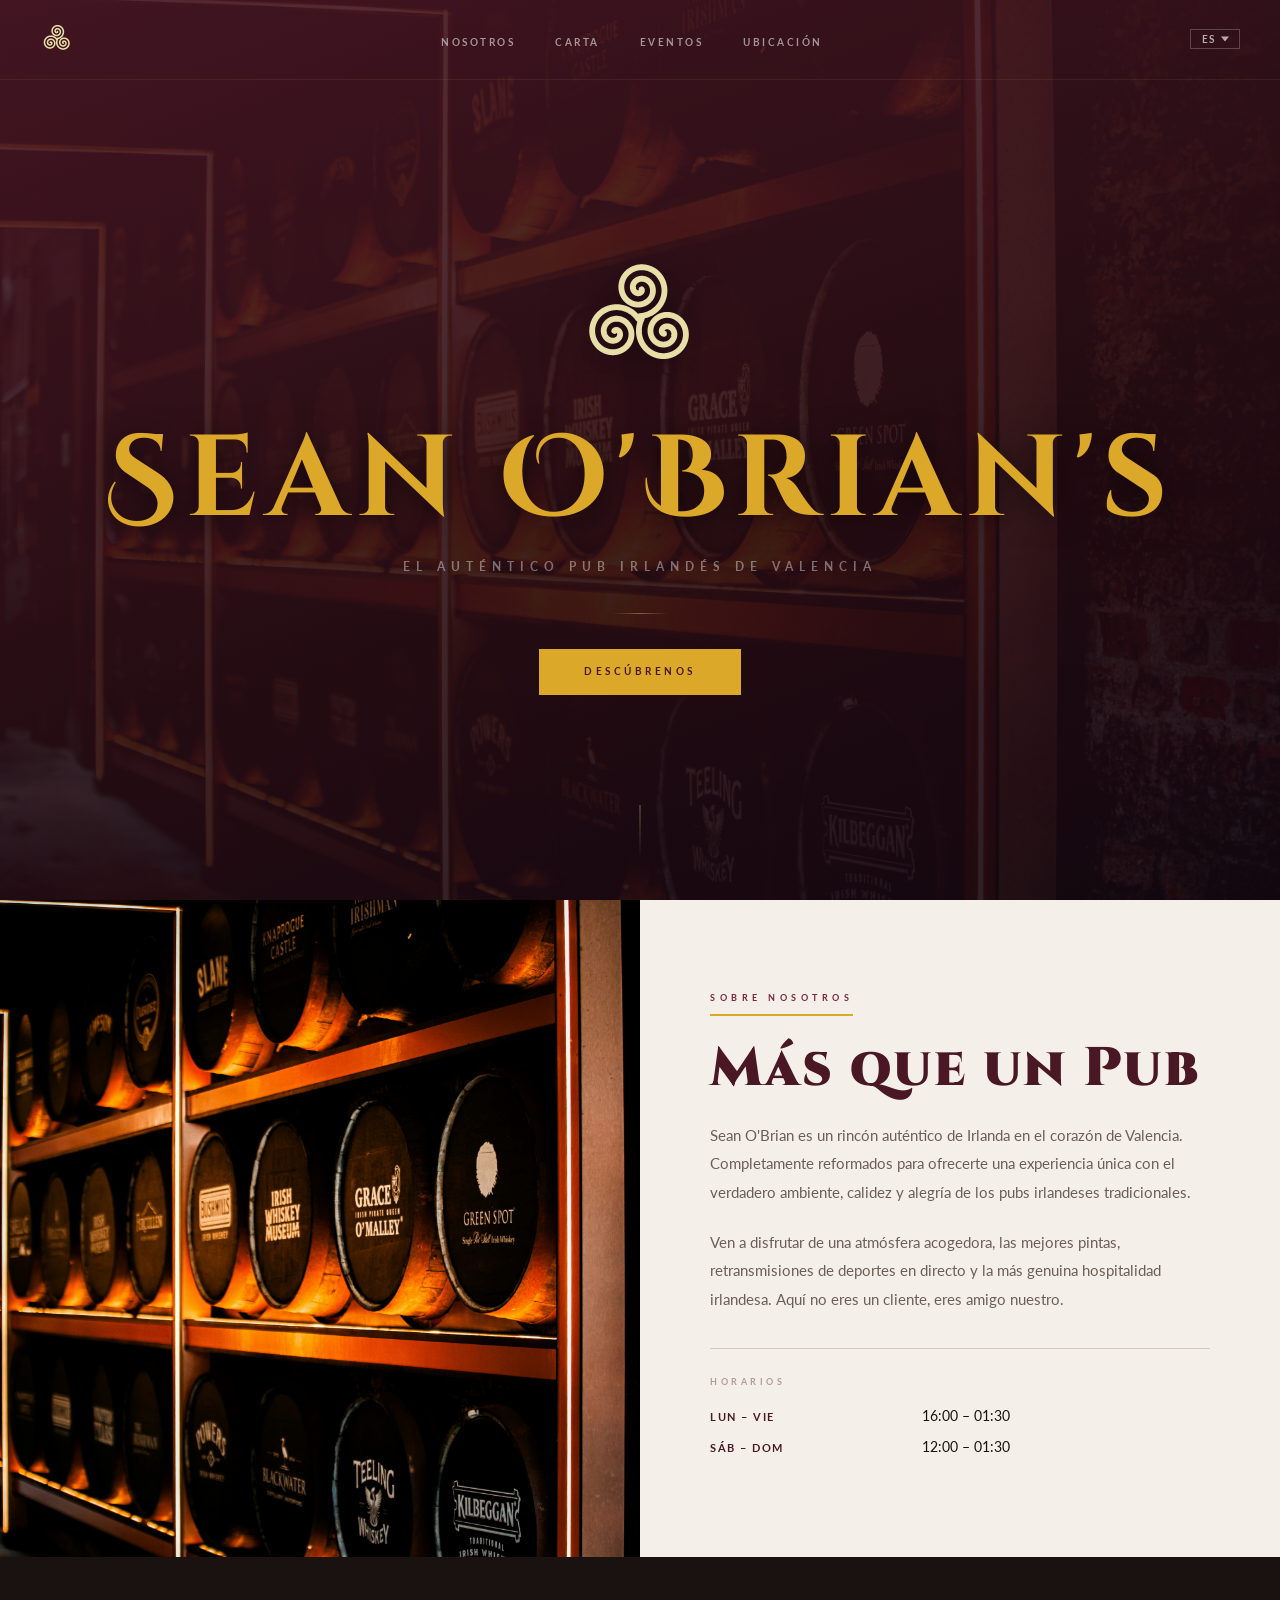
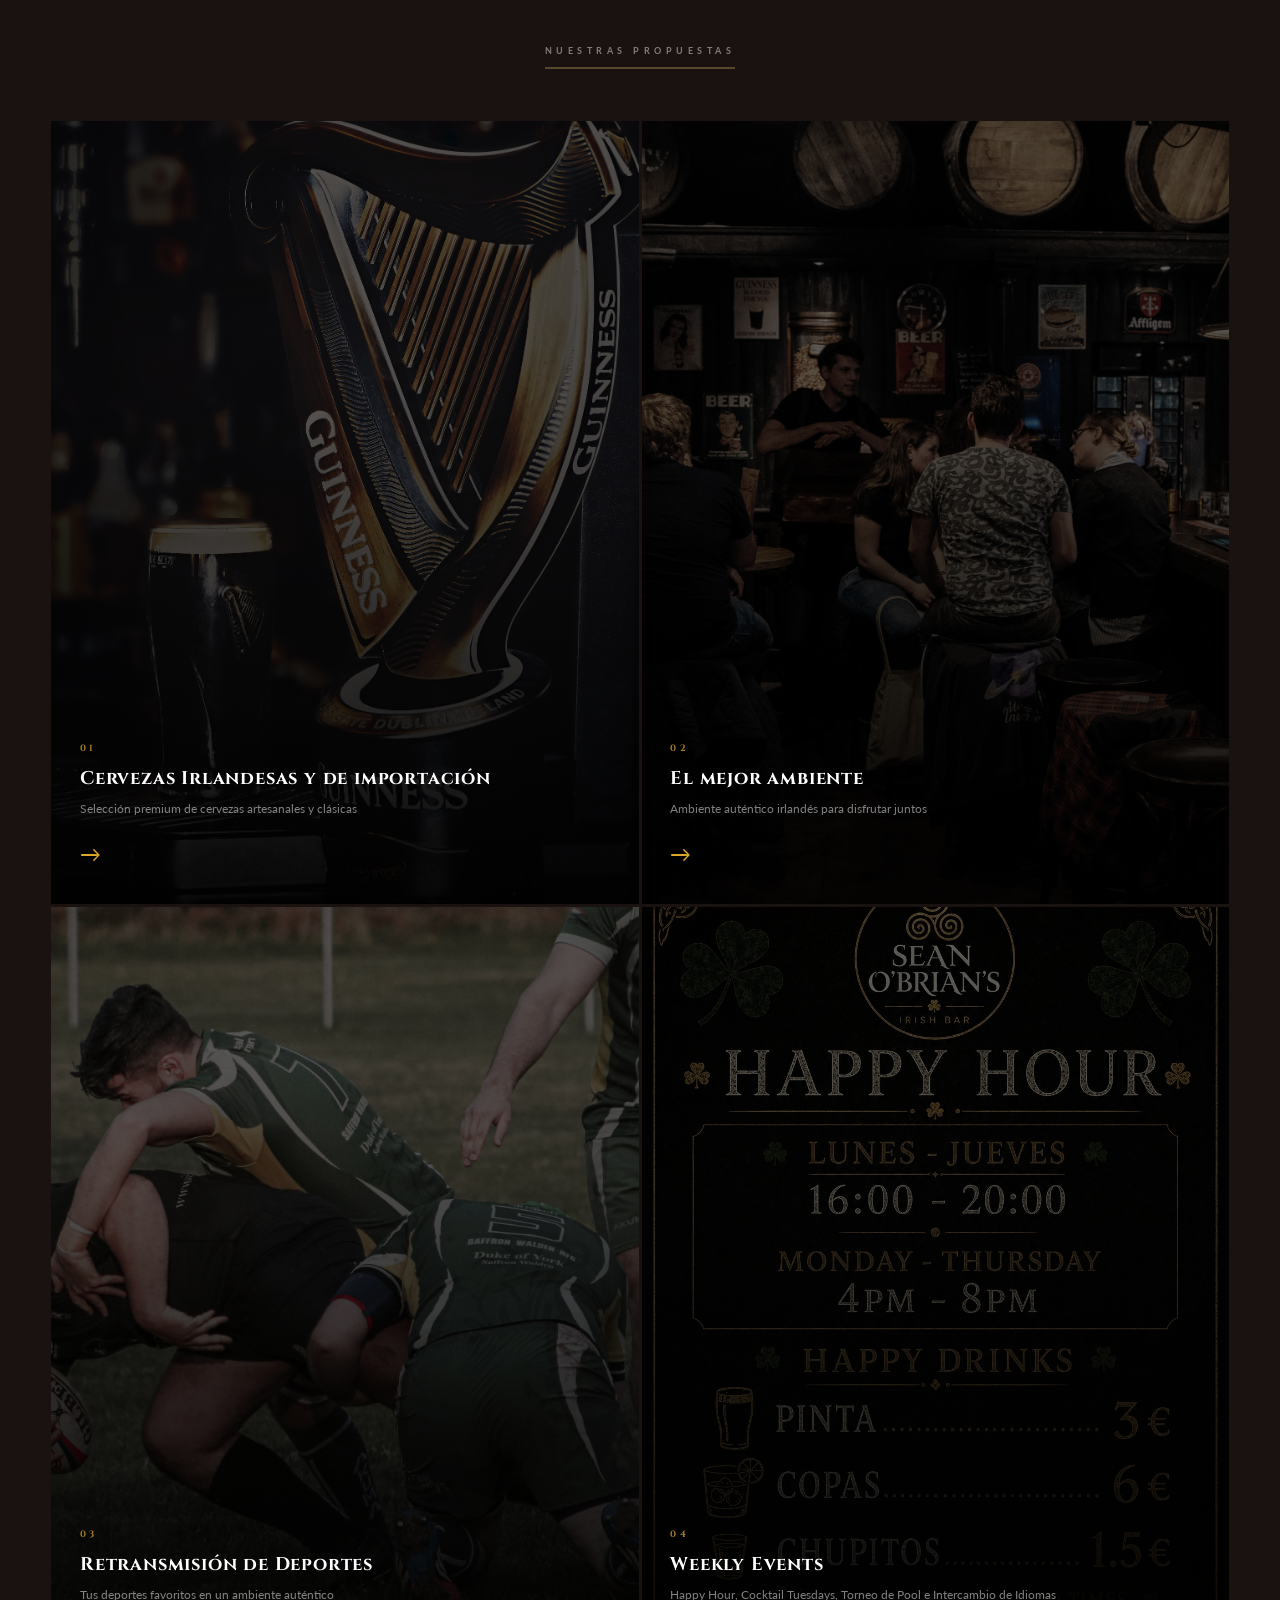
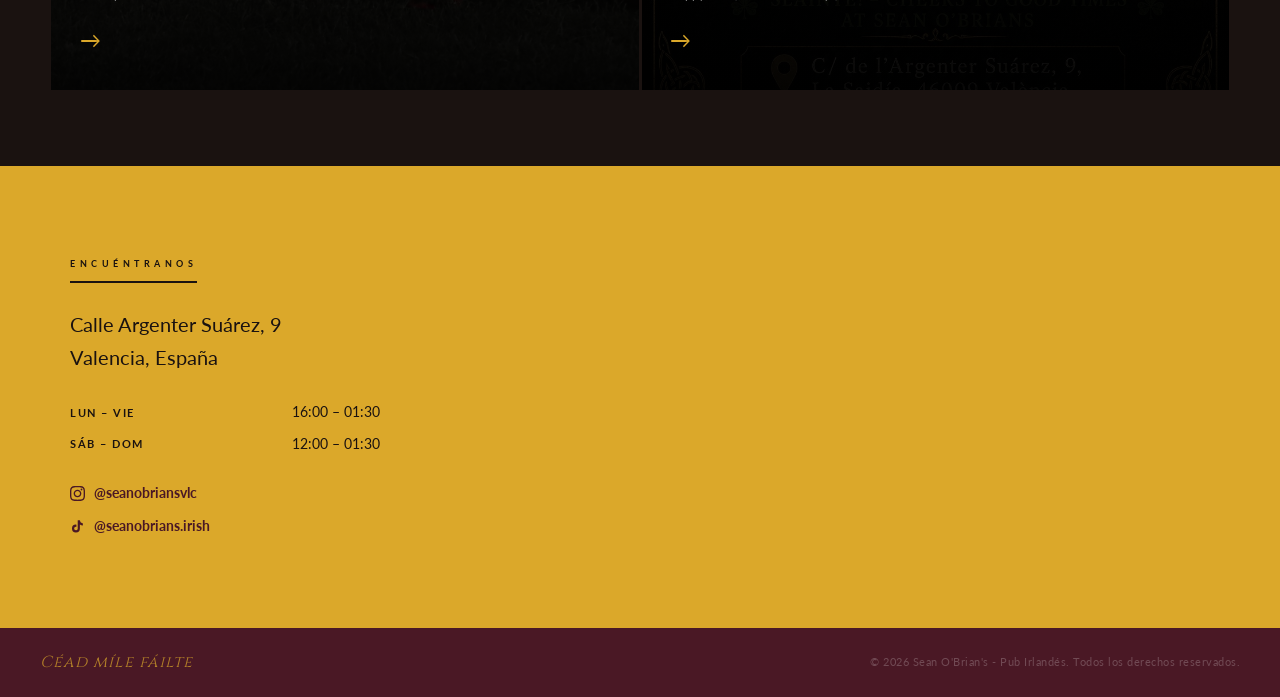
==== commit 8f251820: "Subiendo proyecto completo" ====
--- a/index.html
+++ b/index.html
@@ -43,6 +43,7 @@
         <ul class="home-nav-links">
             <li><a href="#nosotros" data-i18n="nav.about">Nosotros</a></li>
             <li><a href="drinks.html" data-i18n="nav.drinks">Carta</a></li>
+            <li><a href="events.html" data-i18n="nav.events">Eventos</a></li>
             <li><a href="#ubicacion" data-i18n="nav.location">Ubicación</a></li>
         </ul>
         <div class="lang-switcher">
@@ -148,6 +149,18 @@
                 <span class="offer-num">03</span>
                 <h3 data-i18n="feature3.title">Retransmisión de Deportes</h3>
                 <p data-i18n="feature3.desc">Tus deportes favoritos en un ambiente auténtico</p>
+                <span class="offer-arrow">→</span>
+            </div>
+        </a>
+
+        <a href="events.html" class="offer-card">
+            <div class="offer-img">
+                <img src="event-happyhour.jpg" alt="Eventos semanales" loading="lazy">
+            </div>
+            <div class="offer-body">
+                <span class="offer-num">04</span>
+                <h3 data-i18n="feature4.title">Weekly Events</h3>
+                <p data-i18n="feature4.desc">Happy Hour, Cocktail Tuesdays, Pool Tournament & Language Exchange</p>
                 <span class="offer-arrow">→</span>
             </div>
         </a>
--- a/styles.css
+++ b/styles.css
@@ -365,7 +365,7 @@
 
 .offers-grid {
     display: grid;
-    grid-template-columns: repeat(3, 1fr);
+    grid-template-columns: repeat(2, 1fr);
     gap: 3px;
     max-width: 1280px;
     margin: 0 auto;
@@ -727,13 +727,10 @@
         padding: 3rem 2rem;
     }
 
-    /* Offers: columna única */
+    /* Offers: mantener 2 columnas en tablet */
     .offers-grid {
-        grid-template-columns: 1fr;
-        gap: 4px;
-    }
-    .offer-card {
-        aspect-ratio: 16 / 9;
+        grid-template-columns: repeat(2, 1fr);
+        gap: 3px;
     }
 
     /* Find us: apila */
@@ -766,6 +763,8 @@
     /* Offers */
     .offers-band { padding: 2.5rem 0; }
     .offer-body { padding: 1.5rem 1.4rem; }
+    .offers-grid { grid-template-columns: 1fr; gap: 4px; }
+    .offer-card  { aspect-ratio: 16 / 9; }
 
     /* Find */
     .find-info { padding: 2.5rem 1.5rem; gap: 1.2rem; }
